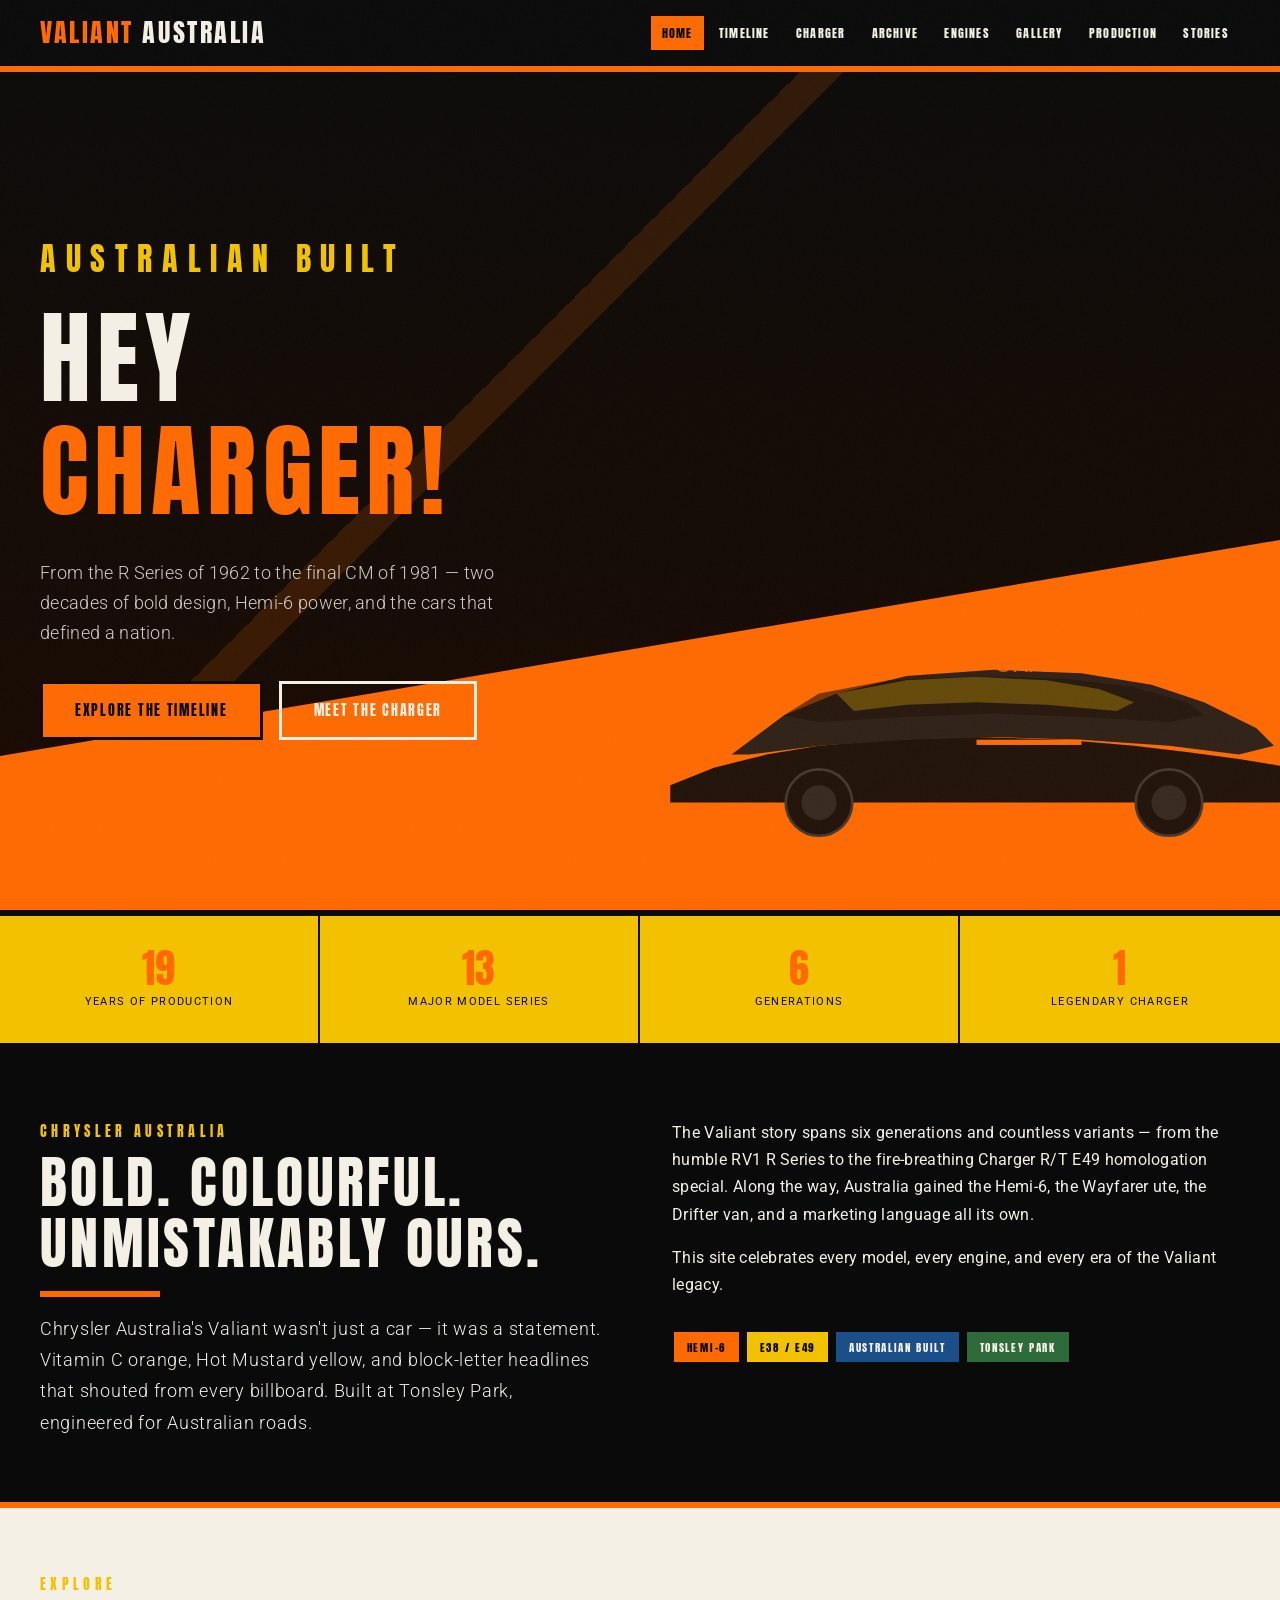
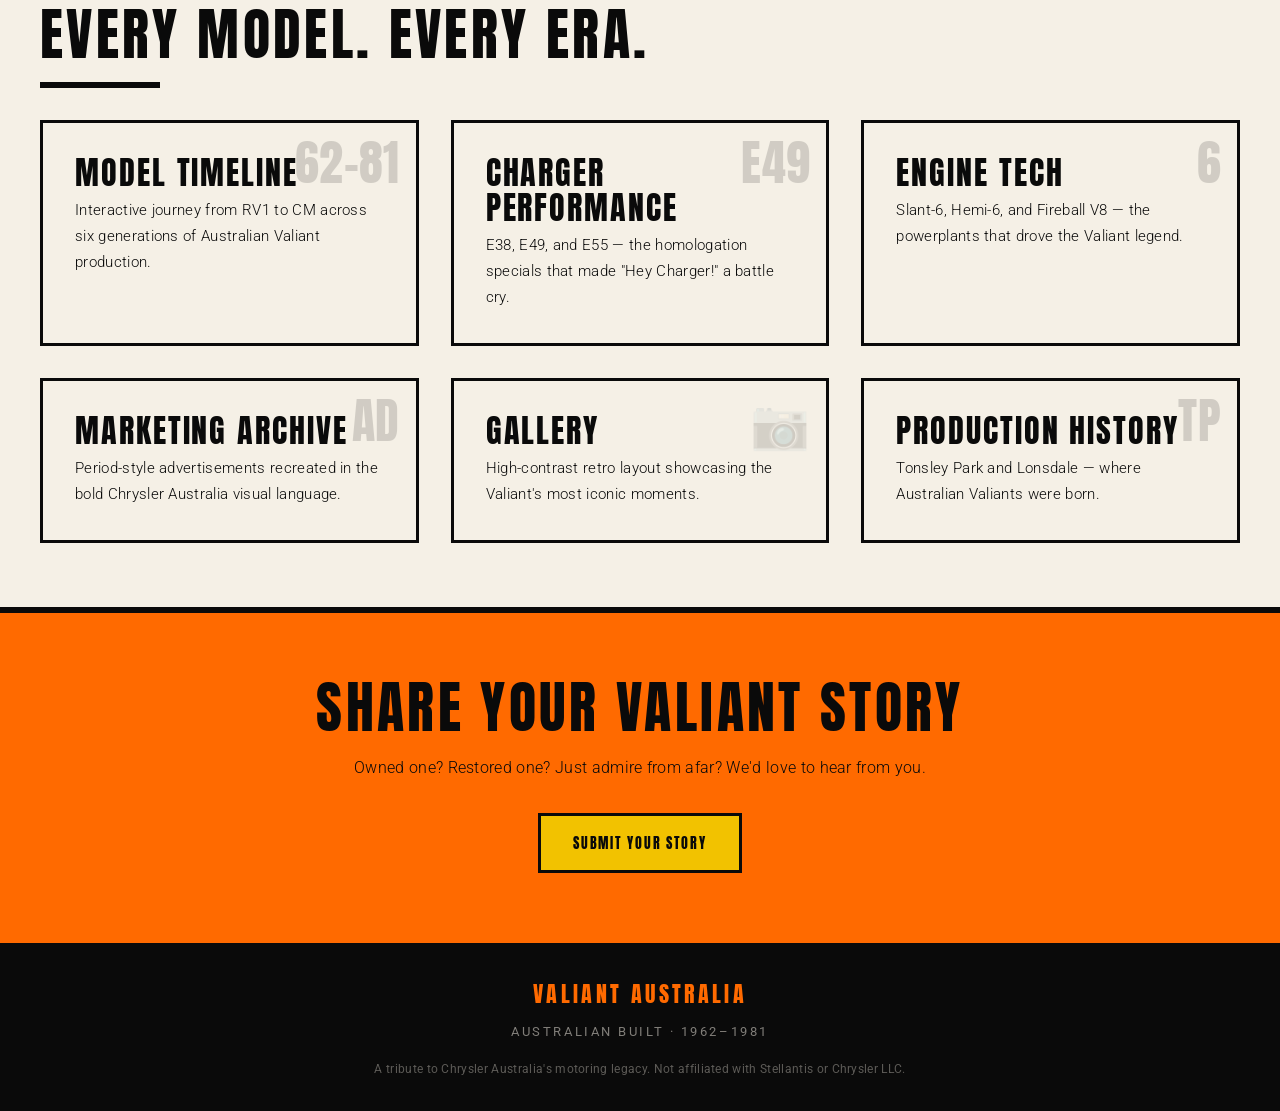
==== index.html @ 4ea6ac3a "Build Chrysler Australia Valiant tribute website Create a static multi-page site celebrating Chrysle" ====
<!DOCTYPE html>
<html lang="en-AU">
<head>
  <meta charset="UTF-8">
  <meta name="viewport" content="width=device-width, initial-scale=1.0">
  <title>Valiant Australia — Hey Charger!</title>
  <meta name="description" content="Celebrating Chrysler Australia's legendary Valiant — from RV1 to CM. Bold. Australian-built. Unforgettable.">
  <link rel="stylesheet" href="css/styles.css">
</head>
<body>

  <nav class="nav">
    <div class="nav__inner">
      <a href="index.html" class="nav__logo">Valiant <span>Australia</span></a>
      <button class="nav__toggle" aria-label="Toggle menu">Menu</button>
      <ul class="nav__links">
        <li><a href="index.html">Home</a></li>
        <li><a href="timeline.html">Timeline</a></li>
        <li><a href="charger.html">Charger</a></li>
        <li><a href="archive.html">Archive</a></li>
        <li><a href="engines.html">Engines</a></li>
        <li><a href="gallery.html">Gallery</a></li>
        <li><a href="production.html">Production</a></li>
        <li><a href="stories.html">Stories</a></li>
      </ul>
    </div>
  </nav>

  <!-- Hero -->
  <section class="hero">
    <div class="hero__bg"></div>
    <div class="hero__stripe"></div>
    <img src="assets/charger-silhouette.svg" alt="" class="hero__car" aria-hidden="true">
    <div class="container hero__content">
      <p class="hero__tagline">Australian Built</p>
      <h1 class="hero__title">
        Hey
        <em>Charger!</em>
      </h1>
      <p class="hero__subtitle">
        From the R Series of 1962 to the final CM of 1981 — two decades of bold design,
        Hemi-6 power, and the cars that defined a nation.
      </p>
      <div class="btn-group">
        <a href="timeline.html" class="btn btn--primary">Explore the Timeline</a>
        <a href="charger.html" class="btn btn--outline">Meet the Charger</a>
      </div>
    </div>
  </section>

  <hr class="separator separator--thick">

  <!-- Stats strip -->
  <div class="feature-strip section--mustard">
    <div class="feature-strip__item">
      <div class="feature-strip__number">19</div>
      <div class="feature-strip__label">Years of Production</div>
    </div>
    <div class="feature-strip__item">
      <div class="feature-strip__number">13</div>
      <div class="feature-strip__label">Major Model Series</div>
    </div>
    <div class="feature-strip__item">
      <div class="feature-strip__number">6</div>
      <div class="feature-strip__label">Generations</div>
    </div>
    <div class="feature-strip__item">
      <div class="feature-strip__number">1</div>
      <div class="feature-strip__label">Legendary Charger</div>
    </div>
  </div>

  <hr class="separator separator--black">

  <!-- Intro -->
  <section class="section">
    <div class="container two-col">
      <div>
        <p class="page-header__label">Chrysler Australia</p>
        <h2>Bold. Colourful. Unmistakably Ours.</h2>
        <hr class="separator separator--short">
        <p class="lead">
          Chrysler Australia's Valiant wasn't just a car — it was a statement. Vitamin C orange,
          Hot Mustard yellow, and block-letter headlines that shouted from every billboard.
          Built at Tonsley Park, engineered for Australian roads.
        </p>
      </div>
      <div>
        <p>
          The Valiant story spans six generations and countless variants — from the humble
          RV1 R Series to the fire-breathing Charger R/T E49 homologation special. Along the way,
          Australia gained the Hemi-6, the Wayfarer ute, the Drifter van, and a marketing
          language all its own.
        </p>
        <p style="margin-top: 1rem;">
          This site celebrates every model, every engine, and every era of the Valiant legacy.
        </p>
        <div style="margin-top: 2rem;">
          <span class="badge badge--orange">Hemi-6</span>
          <span class="badge badge--mustard">E38 / E49</span>
          <span class="badge badge--blue">Australian Built</span>
          <span class="badge badge--green">Tonsley Park</span>
        </div>
      </div>
    </div>
  </section>

  <hr class="separator">

  <!-- Quick links -->
  <section class="section section--cream">
    <div class="container">
      <p class="page-header__label">Explore</p>
      <h2>Every Model. Every Era.</h2>
      <hr class="separator separator--short separator--black">
      <div class="card-grid" style="margin-top: 2rem;">
        <a href="timeline.html" class="card card--cream" style="text-decoration:none;color:inherit;">
          <div class="card__year">62–81</div>
          <h3 class="card__title">Model Timeline</h3>
          <p class="card__body">Interactive journey from RV1 to CM across six generations of Australian Valiant production.</p>
        </a>
        <a href="charger.html" class="card card--cream" style="text-decoration:none;color:inherit;">
          <div class="card__year">E49</div>
          <h3 class="card__title">Charger Performance</h3>
          <p class="card__body">E38, E49, and E55 — the homologation specials that made "Hey Charger!" a battle cry.</p>
        </a>
        <a href="engines.html" class="card card--cream" style="text-decoration:none;color:inherit;">
          <div class="card__year">6</div>
          <h3 class="card__title">Engine Tech</h3>
          <p class="card__body">Slant-6, Hemi-6, and Fireball V8 — the powerplants that drove the Valiant legend.</p>
        </a>
        <a href="archive.html" class="card card--cream" style="text-decoration:none;color:inherit;">
          <div class="card__year">AD</div>
          <h3 class="card__title">Marketing Archive</h3>
          <p class="card__body">Period-style advertisements recreated in the bold Chrysler Australia visual language.</p>
        </a>
        <a href="gallery.html" class="card card--cream" style="text-decoration:none;color:inherit;">
          <div class="card__year">📷</div>
          <h3 class="card__title">Gallery</h3>
          <p class="card__body">High-contrast retro layout showcasing the Valiant's most iconic moments.</p>
        </a>
        <a href="production.html" class="card card--cream" style="text-decoration:none;color:inherit;">
          <div class="card__year">TP</div>
          <h3 class="card__title">Production History</h3>
          <p class="card__body">Tonsley Park and Lonsdale — where Australian Valiants were born.</p>
        </a>
      </div>
    </div>
  </section>

  <hr class="separator separator--black">

  <!-- CTA -->
  <section class="section cta-band section--orange">
    <div class="container">
      <h2>Share Your Valiant Story</h2>
      <p>Owned one? Restored one? Just admire from afar? We'd love to hear from you.</p>
      <a href="stories.html" class="btn btn--secondary">Submit Your Story</a>
    </div>
  </section>

  <footer class="footer">
    <div class="container">
      <div class="footer__brand">Valiant Australia</div>
      <div class="footer__tagline">Australian Built · 1962–1981</div>
      <div class="footer__copy">A tribute to Chrysler Australia's motoring legacy. Not affiliated with Stellantis or Chrysler LLC.</div>
    </div>
  </footer>

  <script src="js/main.js"></script>
</body>
</html>
---- css/styles.css ----
@import url('https://fonts.googleapis.com/css2?family=Anton&family=Roboto:wght@300;400;500;700&display=swap');
@import url('https://fonts.cdnfonts.com/css/league-gothic');
@import 'variables.css';

/* ── Reset & Base ── */
*, *::before, *::after {
  box-sizing: border-box;
  margin: 0;
  padding: 0;
}

html {
  scroll-behavior: smooth;
  font-size: 16px;
}

body {
  font-family: var(--font-body);
  background: var(--black);
  color: var(--cream);
  line-height: 1.7;
  letter-spacing: 0.02em;
  overflow-x: hidden;
}

/* Retro grain overlay */
body::before {
  content: '';
  position: fixed;
  inset: 0;
  pointer-events: none;
  z-index: 9999;
  opacity: 0.04;
  background-image: url("data:image/svg+xml,%3Csvg viewBox='0 0 256 256' xmlns='http://www.w3.org/2000/svg'%3E%3Cfilter id='n'%3E%3CfeTurbulence type='fractalNoise' baseFrequency='0.85' numOctaves='4' stitchTiles='stitch'/%3E%3C/filter%3E%3Crect width='100%25' height='100%25' filter='url(%23n)'/%3E%3C/svg%3E");
  background-repeat: repeat;
  background-size: 180px;
}

img {
  max-width: 100%;
  display: block;
}

a {
  color: var(--mustard);
  text-decoration: none;
  transition: color 0.2s;
}

a:hover {
  color: var(--vitamin-c);
}

/* ── Typography ── */
h1, h2, h3, h4 {
  font-family: var(--font-heading);
  text-transform: uppercase;
  letter-spacing: 0.06em;
  line-height: 1.1;
  font-weight: 400;
}

h1 { font-size: clamp(3rem, 8vw, 7rem); }
h2 { font-size: clamp(2rem, 5vw, 3.5rem); }
h3 { font-size: clamp(1.4rem, 3vw, 2rem); }

.display {
  font-family: var(--font-display);
  text-transform: uppercase;
  letter-spacing: 0.08em;
}

.lead {
  font-size: 1.15rem;
  font-weight: 300;
  letter-spacing: 0.04em;
  max-width: 60ch;
}

/* ── Layout ── */
.container {
  width: min(100% - 2rem, var(--max-width));
  margin-inline: auto;
}

.section {
  padding-block: var(--space-lg);
}

.section--cream {
  background: var(--cream);
  color: var(--black);
}

.section--orange {
  background: var(--vitamin-c);
  color: var(--black);
}

.section--mustard {
  background: var(--mustard);
  color: var(--black);
}

/* ── Separators ── */
.separator {
  height: var(--separator);
  background: var(--vitamin-c);
  border: none;
  width: 100%;
}

.separator--black { background: var(--black); }
.separator--mustard { background: var(--mustard); }
.separator--thick { height: 10px; }

.separator--short {
  width: 120px;
  margin-block: var(--space-sm);
}

/* ── Navigation ── */
.nav {
  position: fixed;
  top: 0;
  left: 0;
  right: 0;
  z-index: 1000;
  height: var(--nav-height);
  background: var(--black);
  border-bottom: var(--separator) solid var(--vitamin-c);
  display: flex;
  align-items: center;
}

.nav__inner {
  display: flex;
  align-items: center;
  justify-content: space-between;
  width: min(100% - 2rem, var(--max-width));
  margin-inline: auto;
}

.nav__logo {
  font-family: var(--font-display);
  font-size: 1.6rem;
  color: var(--vitamin-c);
  text-transform: uppercase;
  letter-spacing: 0.1em;
  white-space: nowrap;
}

.nav__logo span {
  color: var(--cream);
}

.nav__toggle {
  display: none;
  background: none;
  border: 2px solid var(--vitamin-c);
  color: var(--vitamin-c);
  font-family: var(--font-heading);
  font-size: 0.85rem;
  padding: 0.4rem 0.8rem;
  cursor: pointer;
  text-transform: uppercase;
}

.nav__links {
  display: flex;
  gap: 0.25rem;
  list-style: none;
}

.nav__links a {
  font-family: var(--font-heading);
  font-size: 0.75rem;
  letter-spacing: 0.1em;
  text-transform: uppercase;
  color: var(--cream);
  padding: 0.5rem 0.7rem;
  transition: background 0.2s, color 0.2s;
}

.nav__links a:hover,
.nav__links a.active {
  background: var(--vitamin-c);
  color: var(--black);
}

/* ── Hero ── */
.hero {
  min-height: 100vh;
  display: flex;
  flex-direction: column;
  justify-content: center;
  padding-top: var(--nav-height);
  position: relative;
  overflow: hidden;
  background: var(--black);
}

.hero__bg {
  position: absolute;
  inset: 0;
  background:
    linear-gradient(135deg, transparent 40%, rgba(255, 106, 0, 0.15) 40%, rgba(255, 106, 0, 0.15) 42%, transparent 42%),
    linear-gradient(to bottom, var(--black) 0%, #1a0a00 100%);
}

.hero__stripe {
  position: absolute;
  bottom: 0;
  left: 0;
  right: 0;
  height: 40%;
  background: var(--vitamin-c);
  clip-path: polygon(0 60%, 100% 0, 100% 100%, 0 100%);
}

.hero__content {
  position: relative;
  z-index: 2;
  padding-block: var(--space-lg);
}

.hero__tagline {
  font-family: var(--font-display);
  font-size: clamp(1.2rem, 3vw, 2rem);
  color: var(--mustard);
  letter-spacing: 0.3em;
  text-transform: uppercase;
  margin-bottom: var(--space-sm);
}

.hero__title {
  color: var(--cream);
  margin-bottom: var(--space-md);
}

.hero__title em {
  font-style: normal;
  color: var(--vitamin-c);
  display: block;
}

.hero__subtitle {
  font-size: 1.1rem;
  font-weight: 300;
  max-width: 50ch;
  margin-bottom: var(--space-md);
  color: rgba(245, 240, 230, 0.85);
}

.hero__car {
  position: absolute;
  right: -5%;
  bottom: 5%;
  width: min(55vw, 700px);
  z-index: 1;
  opacity: 0.9;
}

/* ── Buttons ── */
.btn {
  display: inline-block;
  font-family: var(--font-heading);
  font-size: 0.9rem;
  letter-spacing: 0.12em;
  text-transform: uppercase;
  padding: 0.9rem 2rem;
  border: 3px solid var(--black);
  cursor: pointer;
  transition: transform 0.15s, box-shadow 0.15s;
}

.btn:hover {
  transform: translate(-2px, -2px);
  box-shadow: 4px 4px 0 var(--black);
}

.btn--primary {
  background: var(--vitamin-c);
  color: var(--black);
}

.btn--secondary {
  background: var(--mustard);
  color: var(--black);
}

.btn--outline {
  background: transparent;
  color: var(--cream);
  border-color: var(--cream);
}

.btn--outline:hover {
  background: var(--cream);
  color: var(--black);
}

.btn-group {
  display: flex;
  flex-wrap: wrap;
  gap: var(--space-sm);
}

/* ── Badges ── */
.badge {
  display: inline-block;
  font-family: var(--font-heading);
  font-size: 0.7rem;
  letter-spacing: 0.15em;
  text-transform: uppercase;
  padding: 0.35rem 0.8rem;
  border: 2px solid currentColor;
}

.badge--orange { background: var(--vitamin-c); color: var(--black); border-color: var(--black); }
.badge--mustard { background: var(--mustard); color: var(--black); border-color: var(--black); }
.badge--blue { background: var(--true-blue); color: var(--cream); border-color: var(--black); }
.badge--green { background: var(--poison-ivy); color: var(--cream); border-color: var(--black); }

/* ── Cards ── */
.card-grid {
  display: grid;
  grid-template-columns: repeat(auto-fill, minmax(280px, 1fr));
  gap: var(--space-md);
}

.card {
  background: var(--black);
  color: var(--cream);
  border: 3px solid var(--vitamin-c);
  padding: var(--space-md);
  position: relative;
  transition: transform 0.2s;
}

.card:hover {
  transform: translateY(-4px);
}

.card--cream {
  background: var(--cream);
  color: var(--black);
  border-color: var(--black);
}

.card__year {
  font-family: var(--font-display);
  font-size: 3rem;
  color: var(--vitamin-c);
  line-height: 1;
}

.card--cream .card__year {
  color: var(--black);
  opacity: 0.15;
  position: absolute;
  top: var(--space-sm);
  right: var(--space-sm);
}

.card__title {
  margin-bottom: var(--space-xs);
}

.card__body {
  font-size: 0.95rem;
  font-weight: 300;
}

/* ── Page Header ── */
.page-header {
  padding-top: calc(var(--nav-height) + var(--space-lg));
  padding-bottom: var(--space-md);
  background: var(--black);
  position: relative;
}

.page-header::after {
  content: '';
  position: absolute;
  bottom: 0;
  left: 0;
  right: 0;
  height: var(--separator);
  background: linear-gradient(90deg, var(--vitamin-c), var(--mustard), var(--vitamin-c));
}

.page-header__label {
  font-family: var(--font-display);
  font-size: 0.9rem;
  letter-spacing: 0.3em;
  color: var(--mustard);
  text-transform: uppercase;
  margin-bottom: var(--space-xs);
}

/* ── Timeline ── */
.timeline {
  position: relative;
  padding-left: 2rem;
}

.timeline::before {
  content: '';
  position: absolute;
  left: 0;
  top: 0;
  bottom: 0;
  width: var(--separator);
  background: var(--vitamin-c);
}

.timeline__item {
  position: relative;
  padding-bottom: var(--space-lg);
  padding-left: var(--space-md);
  cursor: pointer;
  transition: opacity 0.3s;
}

.timeline__item::before {
  content: '';
  position: absolute;
  left: calc(-2rem - 3px);
  top: 0.5rem;
  width: 18px;
  height: 18px;
  background: var(--mustard);
  border: 3px solid var(--black);
  transition: transform 0.2s, background 0.2s;
}

.timeline__item:hover::before,
.timeline__item.active::before {
  transform: scale(1.3);
  background: var(--vitamin-c);
}

.timeline__item.dimmed {
  opacity: 0.35;
}

.timeline__era {
  font-family: var(--font-display);
  font-size: 0.85rem;
  letter-spacing: 0.2em;
  color: var(--mustard);
  text-transform: uppercase;
}

.timeline__model {
  font-family: var(--font-heading);
  font-size: 2rem;
  text-transform: uppercase;
  margin-block: 0.25rem;
}

.timeline__detail {
  max-height: 0;
  overflow: hidden;
  transition: max-height 0.4s ease, margin 0.4s ease;
}

.timeline__item.active .timeline__detail {
  max-height: 500px;
  margin-top: var(--space-sm);
}

.timeline__variants {
  display: flex;
  flex-wrap: wrap;
  gap: 0.5rem;
  margin-top: var(--space-xs);
}

/* ── Timeline filter bar ── */
.filter-bar {
  display: flex;
  flex-wrap: wrap;
  gap: 0.5rem;
  margin-bottom: var(--space-md);
}

.filter-btn {
  font-family: var(--font-heading);
  font-size: 0.75rem;
  letter-spacing: 0.1em;
  text-transform: uppercase;
  padding: 0.5rem 1rem;
  background: transparent;
  color: var(--cream);
  border: 2px solid var(--cream);
  cursor: pointer;
  transition: all 0.2s;
}

.filter-btn:hover,
.filter-btn.active {
  background: var(--vitamin-c);
  color: var(--black);
  border-color: var(--black);
}

.section--cream .filter-btn {
  color: var(--black);
  border-color: var(--black);
}

.section--cream .filter-btn:hover,
.section--cream .filter-btn.active {
  background: var(--vitamin-c);
}

/* ── Charger spotlight ── */
.charger-hero {
  display: grid;
  grid-template-columns: 1fr 1fr;
  gap: var(--space-md);
  align-items: center;
}

.charger-spec {
  display: grid;
  grid-template-columns: repeat(3, 1fr);
  gap: var(--space-sm);
  margin-top: var(--space-md);
}

.spec-box {
  text-align: center;
  padding: var(--space-sm);
  border: 3px solid var(--black);
  background: var(--cream);
}

.spec-box__value {
  font-family: var(--font-heading);
  font-size: 2rem;
  color: var(--vitamin-c);
  line-height: 1;
}

.spec-box__label {
  font-size: 0.7rem;
  text-transform: uppercase;
  letter-spacing: 0.1em;
  margin-top: 0.25rem;
}

/* ── Archive ads ── */
.ad-grid {
  display: grid;
  grid-template-columns: repeat(auto-fill, minmax(300px, 1fr));
  gap: var(--space-md);
}

.ad-card {
  aspect-ratio: 3/4;
  padding: var(--space-md);
  display: flex;
  flex-direction: column;
  justify-content: space-between;
  border: 4px solid var(--black);
  position: relative;
  overflow: hidden;
}

.ad-card--orange { background: var(--vitamin-c); color: var(--black); }
.ad-card--mustard { background: var(--mustard); color: var(--black); }
.ad-card--blue { background: var(--true-blue); color: var(--cream); }
.ad-card--cream { background: var(--cream); color: var(--black); }

.ad-card__headline {
  font-family: var(--font-heading);
  font-size: clamp(1.8rem, 4vw, 2.8rem);
  text-transform: uppercase;
  line-height: 1;
}

.ad-card__sub {
  font-family: var(--font-display);
  font-size: 1rem;
  letter-spacing: 0.15em;
  text-transform: uppercase;
}

.ad-card__body {
  font-size: 0.85rem;
  font-weight: 400;
  letter-spacing: 0.03em;
}

.ad-card__logo {
  font-family: var(--font-display);
  font-size: 0.8rem;
  letter-spacing: 0.2em;
  text-transform: uppercase;
  opacity: 0.7;
}

/* ── Engine cards ── */
.engine-card {
  display: grid;
  grid-template-columns: 120px 1fr;
  gap: var(--space-md);
  padding: var(--space-md);
  border: 3px solid var(--black);
  background: var(--cream);
  color: var(--black);
  align-items: center;
}

.engine-card__icon {
  width: 100px;
  height: 100px;
  display: flex;
  align-items: center;
  justify-content: center;
  background: var(--black);
  color: var(--vitamin-c);
  font-family: var(--font-heading);
  font-size: 0.7rem;
  text-align: center;
  letter-spacing: 0.05em;
}

.engine-card__title {
  margin-bottom: 0.25rem;
}

.engine-card__specs {
  display: flex;
  flex-wrap: wrap;
  gap: 0.5rem;
  margin-top: var(--space-xs);
}

.engine-card__specs span {
  font-size: 0.75rem;
  font-weight: 500;
  text-transform: uppercase;
  letter-spacing: 0.08em;
  padding: 0.2rem 0.5rem;
  background: var(--vitamin-c);
  color: var(--black);
}

/* ── Gallery ── */
.gallery-grid {
  display: grid;
  grid-template-columns: repeat(12, 1fr);
  grid-auto-rows: 200px;
  gap: 4px;
}

.gallery-item {
  position: relative;
  overflow: hidden;
  background: #1a1a1a;
  cursor: pointer;
}

.gallery-item:nth-child(1) { grid-column: span 7; grid-row: span 2; }
.gallery-item:nth-child(2) { grid-column: span 5; }
.gallery-item:nth-child(3) { grid-column: span 5; }
.gallery-item:nth-child(4) { grid-column: span 4; grid-row: span 2; }
.gallery-item:nth-child(5) { grid-column: span 4; }
.gallery-item:nth-child(6) { grid-column: span 4; }
.gallery-item:nth-child(7) { grid-column: span 6; }
.gallery-item:nth-child(8) { grid-column: span 6; }

.gallery-item__visual {
  width: 100%;
  height: 100%;
  display: flex;
  align-items: flex-end;
  padding: var(--space-sm);
  transition: transform 0.3s;
}

.gallery-item:hover .gallery-item__visual {
  transform: scale(1.05);
}

.gallery-item__label {
  font-family: var(--font-heading);
  font-size: 0.8rem;
  text-transform: uppercase;
  letter-spacing: 0.1em;
  background: var(--black);
  color: var(--vitamin-c);
  padding: 0.3rem 0.6rem;
}

.gallery-item__overlay {
  position: absolute;
  inset: 0;
  background: rgba(255, 106, 0, 0);
  transition: background 0.3s;
  display: flex;
  align-items: center;
  justify-content: center;
}

.gallery-item:hover .gallery-item__overlay {
  background: rgba(255, 106, 0, 0.3);
}

/* Gallery colour blocks as stand-ins for photos */
.gv-orange { background: linear-gradient(160deg, #FF6A00 0%, #cc4400 50%, #1a0a00 100%); }
.gv-mustard { background: linear-gradient(160deg, #F2C200 0%, #c49a00 50%, #1a1a00 100%); }
.gv-blue { background: linear-gradient(160deg, #1B4F8A 0%, #0d2844 50%, #0a0a0a 100%); }
.gv-green { background: linear-gradient(160deg, #2D6B3A 0%, #1a4020 50%, #0a0a0a 100%); }
.gv-black { background: linear-gradient(160deg, #333 0%, #0A0A0A 50%, #000 100%); }
.gv-cream { background: linear-gradient(160deg, #F5F0E6 0%, #d4cfc5 50%, #666 100%); color: var(--black); }

/* ── Production ── */
.fact-grid {
  display: grid;
  grid-template-columns: repeat(auto-fill, minmax(250px, 1fr));
  gap: var(--space-md);
}

.fact-box {
  padding: var(--space-md);
  border-left: var(--separator) solid var(--vitamin-c);
  background: rgba(255, 106, 0, 0.05);
}

.fact-box__number {
  font-family: var(--font-heading);
  font-size: 3rem;
  color: var(--vitamin-c);
  line-height: 1;
}

.fact-box__label {
  font-size: 0.85rem;
  text-transform: uppercase;
  letter-spacing: 0.1em;
  margin-top: 0.25rem;
}

/* ── Stories ── */
.story-card {
  display: grid;
  grid-template-columns: 80px 1fr;
  gap: var(--space-md);
  padding: var(--space-md);
  border-bottom: 2px solid rgba(255, 106, 0, 0.3);
}

.story-card__avatar {
  width: 80px;
  height: 80px;
  background: var(--vitamin-c);
  display: flex;
  align-items: center;
  justify-content: center;
  font-family: var(--font-heading);
  font-size: 1.5rem;
  color: var(--black);
}

.story-card__meta {
  font-size: 0.8rem;
  color: var(--mustard);
  text-transform: uppercase;
  letter-spacing: 0.1em;
  margin-bottom: 0.25rem;
}

.story-form {
  display: grid;
  gap: var(--space-sm);
  max-width: 600px;
}

.story-form input,
.story-form textarea,
.story-form select {
  font-family: var(--font-body);
  font-size: 1rem;
  padding: 0.75rem 1rem;
  border: 2px solid var(--black);
  background: var(--cream);
  color: var(--black);
}

.story-form textarea {
  min-height: 120px;
  resize: vertical;
}

/* ── Footer ── */
.footer {
  background: var(--black);
  border-top: var(--separator) solid var(--vitamin-c);
  padding-block: var(--space-md);
  text-align: center;
}

.footer__brand {
  font-family: var(--font-display);
  font-size: 1.4rem;
  color: var(--vitamin-c);
  text-transform: uppercase;
  letter-spacing: 0.15em;
  margin-bottom: var(--space-xs);
}

.footer__tagline {
  font-size: 0.8rem;
  letter-spacing: 0.2em;
  text-transform: uppercase;
  color: rgba(245, 240, 230, 0.5);
  margin-bottom: var(--space-sm);
}

.footer__copy {
  font-size: 0.75rem;
  color: rgba(245, 240, 230, 0.35);
}

/* ── Home feature strip ── */
.feature-strip {
  display: grid;
  grid-template-columns: repeat(4, 1fr);
  border-top: var(--separator) solid var(--black);
  border-bottom: var(--separator) solid var(--black);
}

.feature-strip__item {
  padding: var(--space-md) var(--space-sm);
  text-align: center;
  border-right: 2px solid var(--black);
}

.feature-strip__item:last-child {
  border-right: none;
}

.feature-strip__number {
  font-family: var(--font-heading);
  font-size: 2.5rem;
  color: var(--vitamin-c);
  line-height: 1;
}

.feature-strip__label {
  font-size: 0.7rem;
  text-transform: uppercase;
  letter-spacing: 0.12em;
  margin-top: 0.25rem;
}

/* ── CTA band ── */
.cta-band {
  text-align: center;
  padding: var(--space-lg) var(--space-md);
}

.cta-band h2 {
  margin-bottom: var(--space-sm);
}

.cta-band p {
  margin-bottom: var(--space-md);
  font-weight: 300;
}

/* ── Two-column layout ── */
.two-col {
  display: grid;
  grid-template-columns: 1fr 1fr;
  gap: var(--space-lg);
  align-items: start;
}

/* ── Lightbox ── */
.lightbox {
  position: fixed;
  inset: 0;
  z-index: 10000;
  background: rgba(10, 10, 10, 0.95);
  display: none;
  align-items: center;
  justify-content: center;
  padding: var(--space-md);
}

.lightbox.active {
  display: flex;
}

.lightbox__content {
  max-width: 800px;
  width: 100%;
  text-align: center;
}

.lightbox__visual {
  width: 100%;
  aspect-ratio: 16/9;
  margin-bottom: var(--space-sm);
}

.lightbox__close {
  position: absolute;
  top: var(--space-md);
  right: var(--space-md);
  font-family: var(--font-heading);
  font-size: 1rem;
  background: var(--vitamin-c);
  color: var(--black);
  border: 3px solid var(--black);
  padding: 0.5rem 1rem;
  cursor: pointer;
  text-transform: uppercase;
}

/* ── Responsive ── */
@media (max-width: 900px) {
  .nav__toggle { display: block; }

  .nav__links {
    display: none;
    position: absolute;
    top: var(--nav-height);
    left: 0;
    right: 0;
    background: var(--black);
    flex-direction: column;
    border-bottom: var(--separator) solid var(--vitamin-c);
    padding: var(--space-sm);
  }

  .nav__links.open { display: flex; }

  .charger-hero,
  .two-col {
    grid-template-columns: 1fr;
  }

  .feature-strip {
    grid-template-columns: repeat(2, 1fr);
  }

  .feature-strip__item:nth-child(2) {
    border-right: none;
  }

  .charger-spec {
    grid-template-columns: 1fr;
  }

  .gallery-grid {
    grid-template-columns: 1fr 1fr;
    grid-auto-rows: 150px;
  }

  .gallery-item:nth-child(n) {
    grid-column: span 1;
    grid-row: span 1;
  }

  .gallery-item:nth-child(1) {
    grid-column: span 2;
    grid-row: span 2;
  }

  .hero__car {
    width: 90vw;
    right: -20%;
    opacity: 0.4;
  }
}

@media (max-width: 500px) {
  .feature-strip {
    grid-template-columns: 1fr;
  }

  .feature-strip__item {
    border-right: none;
    border-bottom: 2px solid var(--black);
  }
}
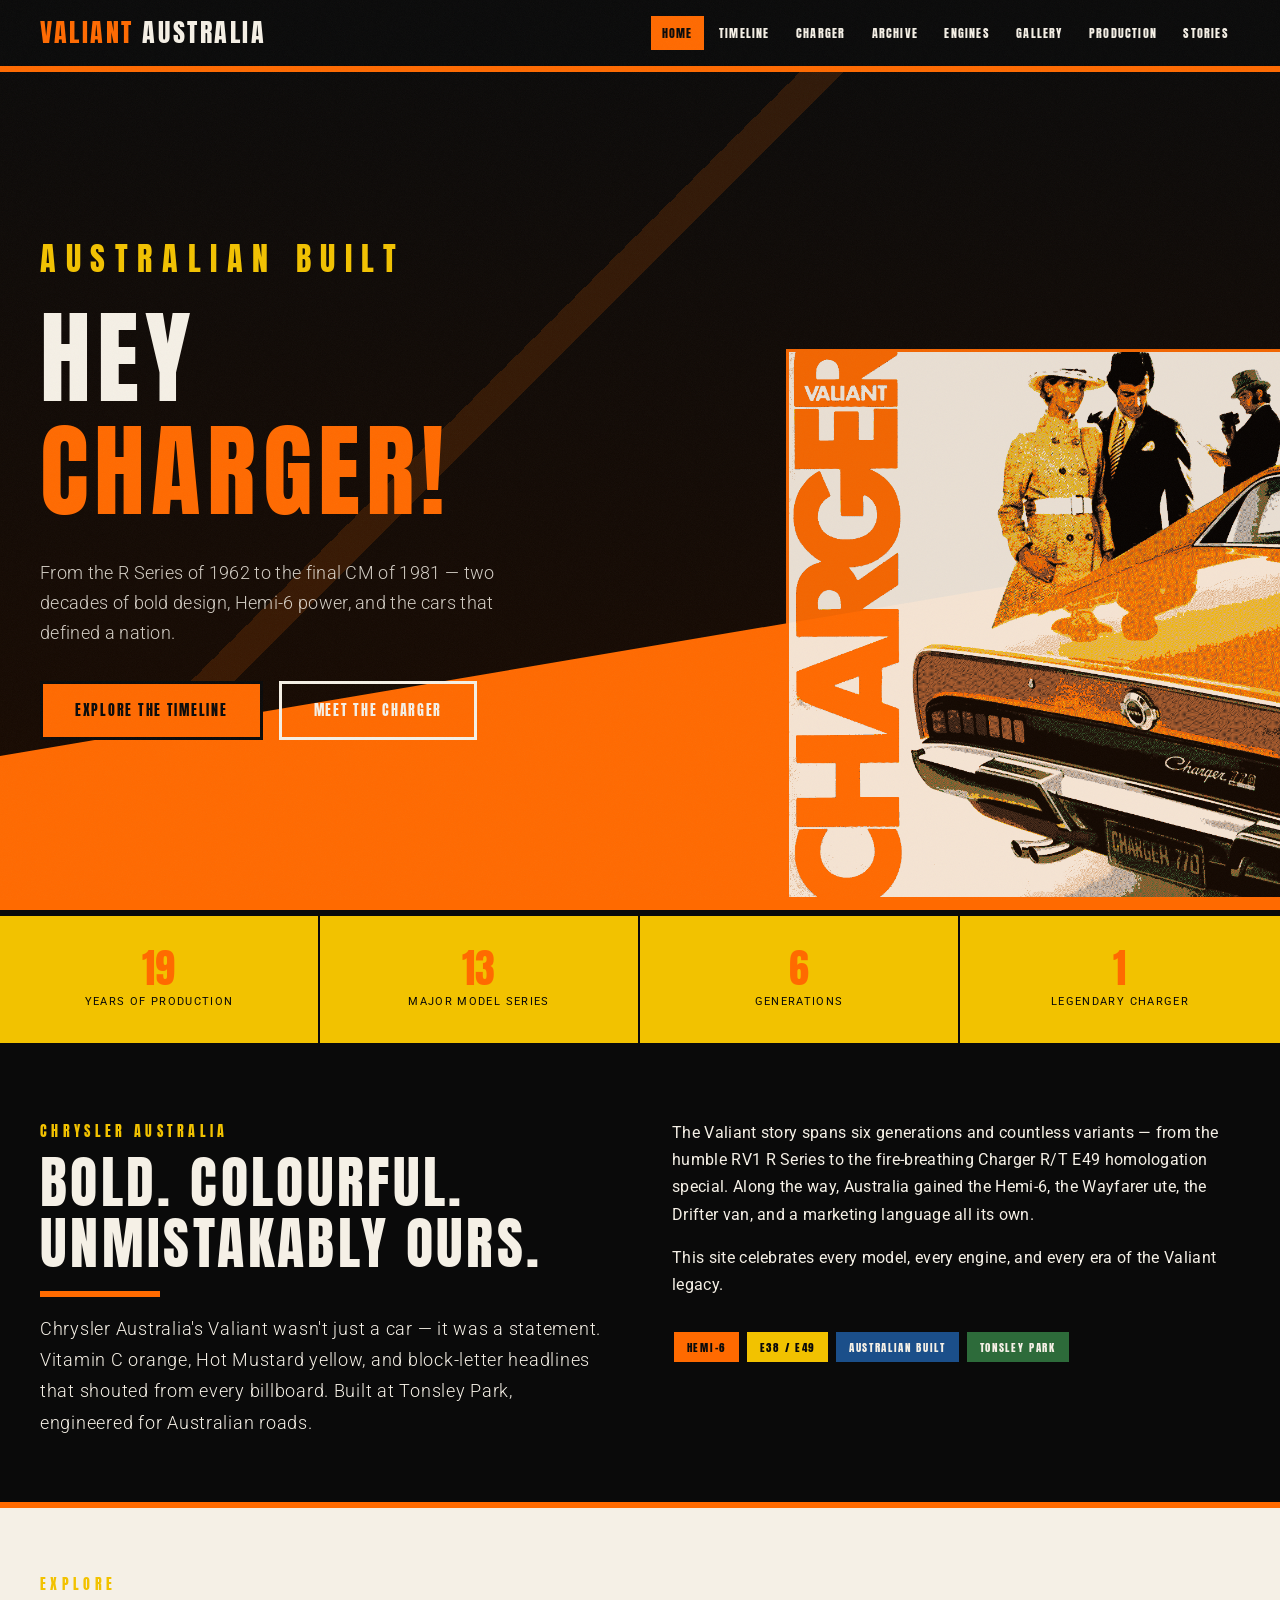
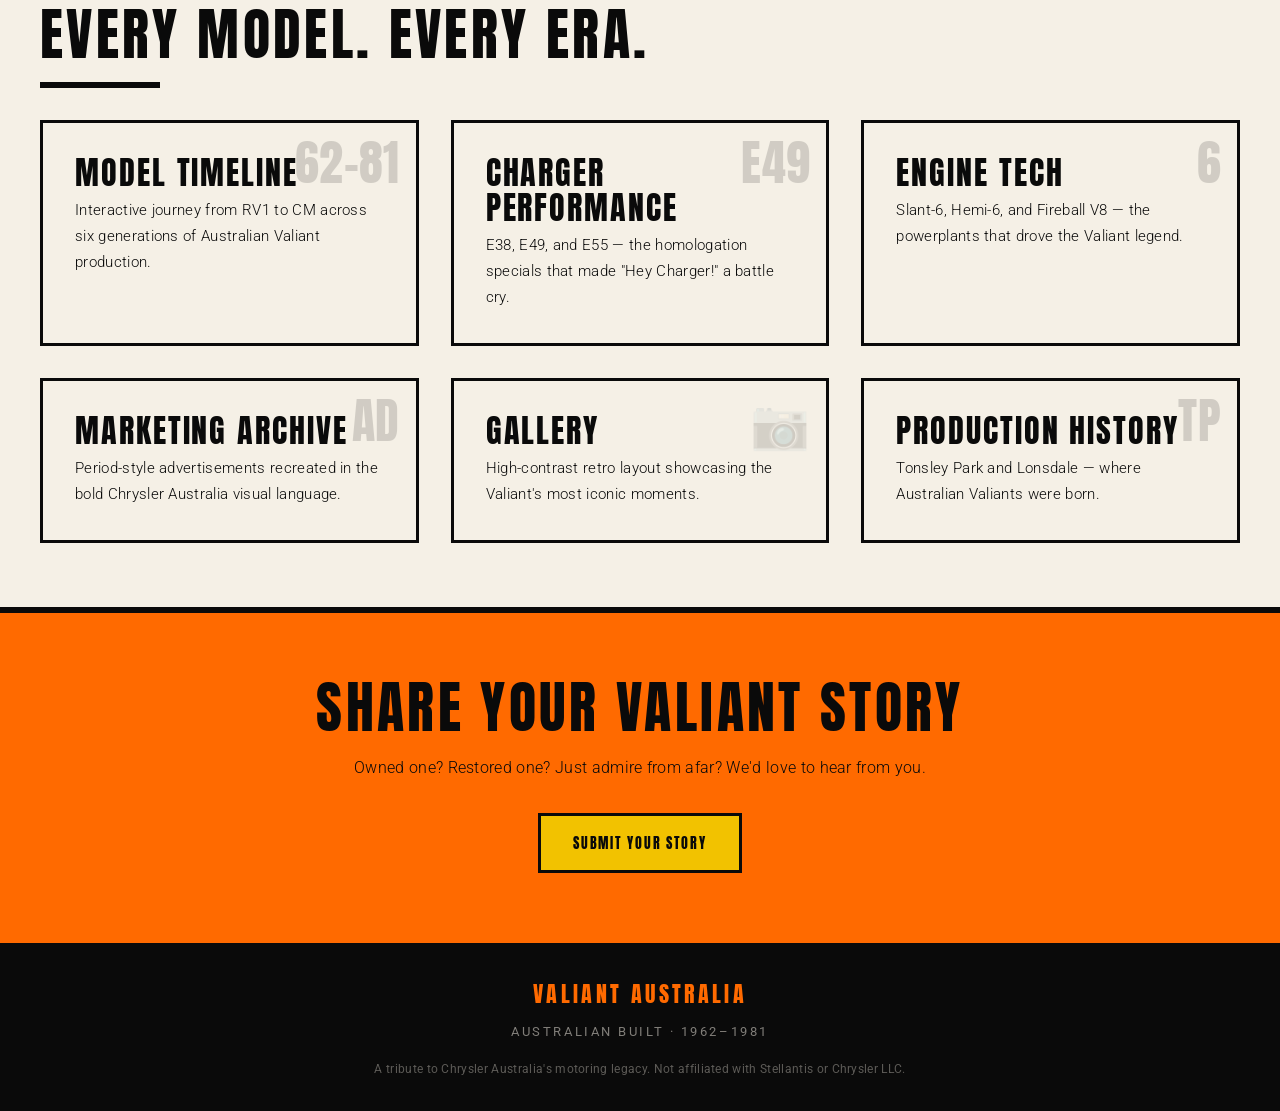
==== commit 3d841fff: "Replace home hero with VH Charger brochure artwork Use the iconic 1971 VH Charger brochure cover fro" ====
--- a/index.html
+++ b/index.html
@@ -30,7 +30,7 @@
   <section class="hero">
     <div class="hero__bg"></div>
     <div class="hero__stripe"></div>
-    <img src="assets/charger-silhouette.svg" alt="" class="hero__car" aria-hidden="true">
+    <img src="assets/hero-charger.png" alt="Chrysler Valiant VH Charger 770 — period brochure artwork" class="hero__car">
     <div class="container hero__content">
       <p class="hero__tagline">Australian Built</p>
       <h1 class="hero__title">
--- a/css/styles.css
+++ b/css/styles.css
@@ -254,11 +254,15 @@
 
 .hero__car {
   position: absolute;
-  right: -5%;
-  bottom: 5%;
-  width: min(55vw, 700px);
+  right: -2%;
+  bottom: 0;
+  width: min(42vw, 520px);
+  height: auto;
+  max-height: 88vh;
   z-index: 1;
-  opacity: 0.9;
+  opacity: 0.95;
+  border: 3px solid var(--vitamin-c);
+  box-shadow: 8px 8px 0 rgba(255, 106, 0, 0.25);
 }
 
 /* ── Buttons ── */
@@ -421,6 +425,49 @@
   padding-left: var(--space-md);
   cursor: pointer;
   transition: opacity 0.3s;
+  display: grid;
+  grid-template-columns: 1fr min(260px, 35vw);
+  gap: var(--space-md);
+  align-items: start;
+}
+
+.timeline__body {
+  min-width: 0;
+}
+
+.timeline__media {
+  position: relative;
+  border: 3px solid var(--vitamin-c);
+  background: var(--black);
+  overflow: hidden;
+  transition: transform 0.25s, border-color 0.25s, box-shadow 0.25s;
+  box-shadow: 4px 4px 0 rgba(255, 106, 0, 0.2);
+}
+
+.timeline__media::after {
+  content: '';
+  position: absolute;
+  inset: 0;
+  background: linear-gradient(180deg, transparent 60%, rgba(10, 10, 10, 0.35));
+  pointer-events: none;
+}
+
+.timeline__media img {
+  width: 100%;
+  height: auto;
+  display: block;
+  image-rendering: auto;
+}
+
+.timeline__item:hover .timeline__media,
+.timeline__item.active .timeline__media {
+  transform: translate(-2px, -2px);
+  border-color: var(--mustard);
+  box-shadow: 6px 6px 0 var(--vitamin-c);
+}
+
+.timeline__item.active .timeline__media {
+  grid-column: span 1;
 }
 
 .timeline__item::before {
@@ -924,7 +971,37 @@
   text-transform: uppercase;
 }
 
-/* ── Responsive ── */
+/* ── Attributions ── */
+.attributions {
+  font-size: 0.8rem;
+  line-height: 1.6;
+}
+
+.attributions__list {
+  list-style: none;
+  display: grid;
+  gap: 0.75rem;
+  margin-top: var(--space-sm);
+}
+
+.attributions__list li {
+  padding-left: 1rem;
+  border-left: 3px solid var(--vitamin-c);
+}
+
+.attributions__list a {
+  color: var(--true-blue);
+}
+
+.section--cream .attributions__list a {
+  color: #0d3d6e;
+}
+
+.attributions__note {
+  margin-top: var(--space-sm);
+  font-size: 0.75rem;
+  opacity: 0.7;
+}
 @media (max-width: 900px) {
   .nav__toggle { display: block; }
 
@@ -974,10 +1051,19 @@
     grid-row: span 2;
   }
 
+  .timeline__item {
+    grid-template-columns: 1fr;
+  }
+
+  .timeline__media {
+    max-width: 320px;
+  }
+
   .hero__car {
-    width: 90vw;
-    right: -20%;
-    opacity: 0.4;
+    width: min(70vw, 420px);
+    right: -8%;
+    opacity: 0.55;
+    max-height: 50vh;
   }
 }
 
